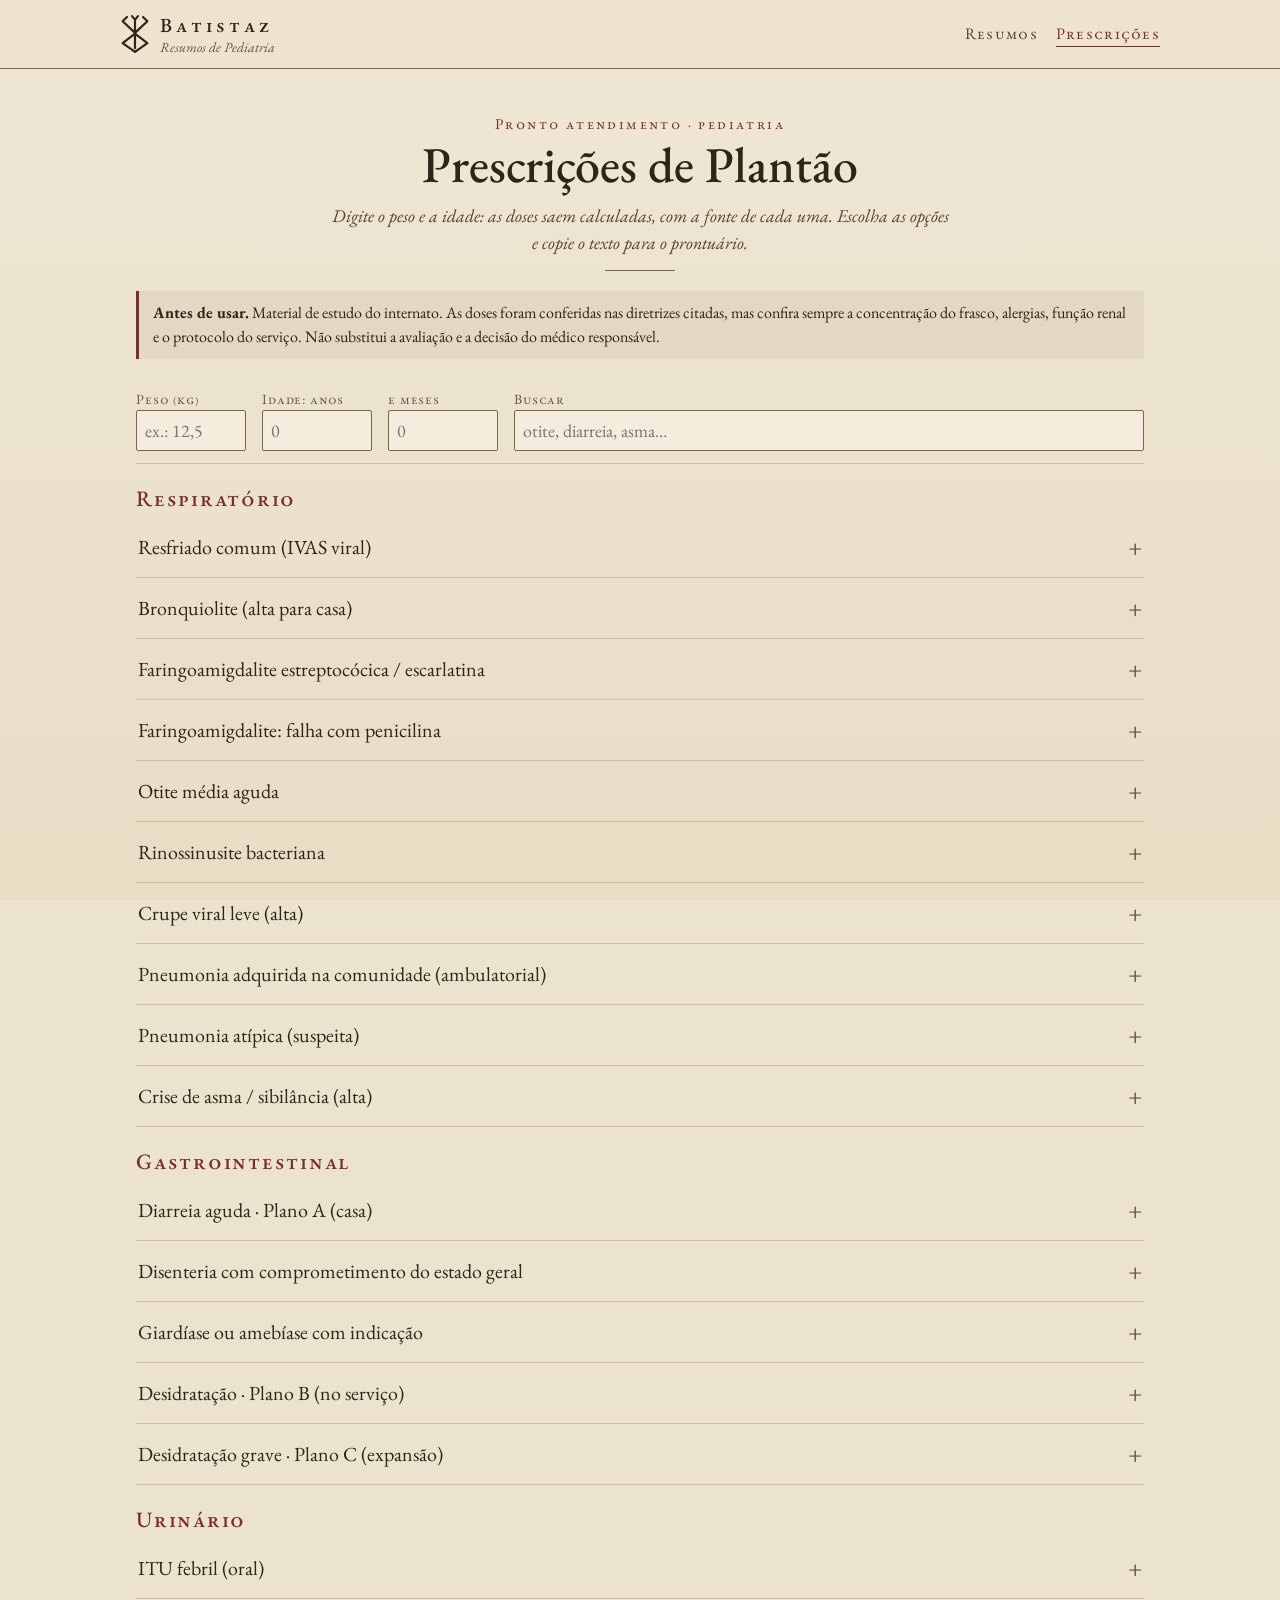
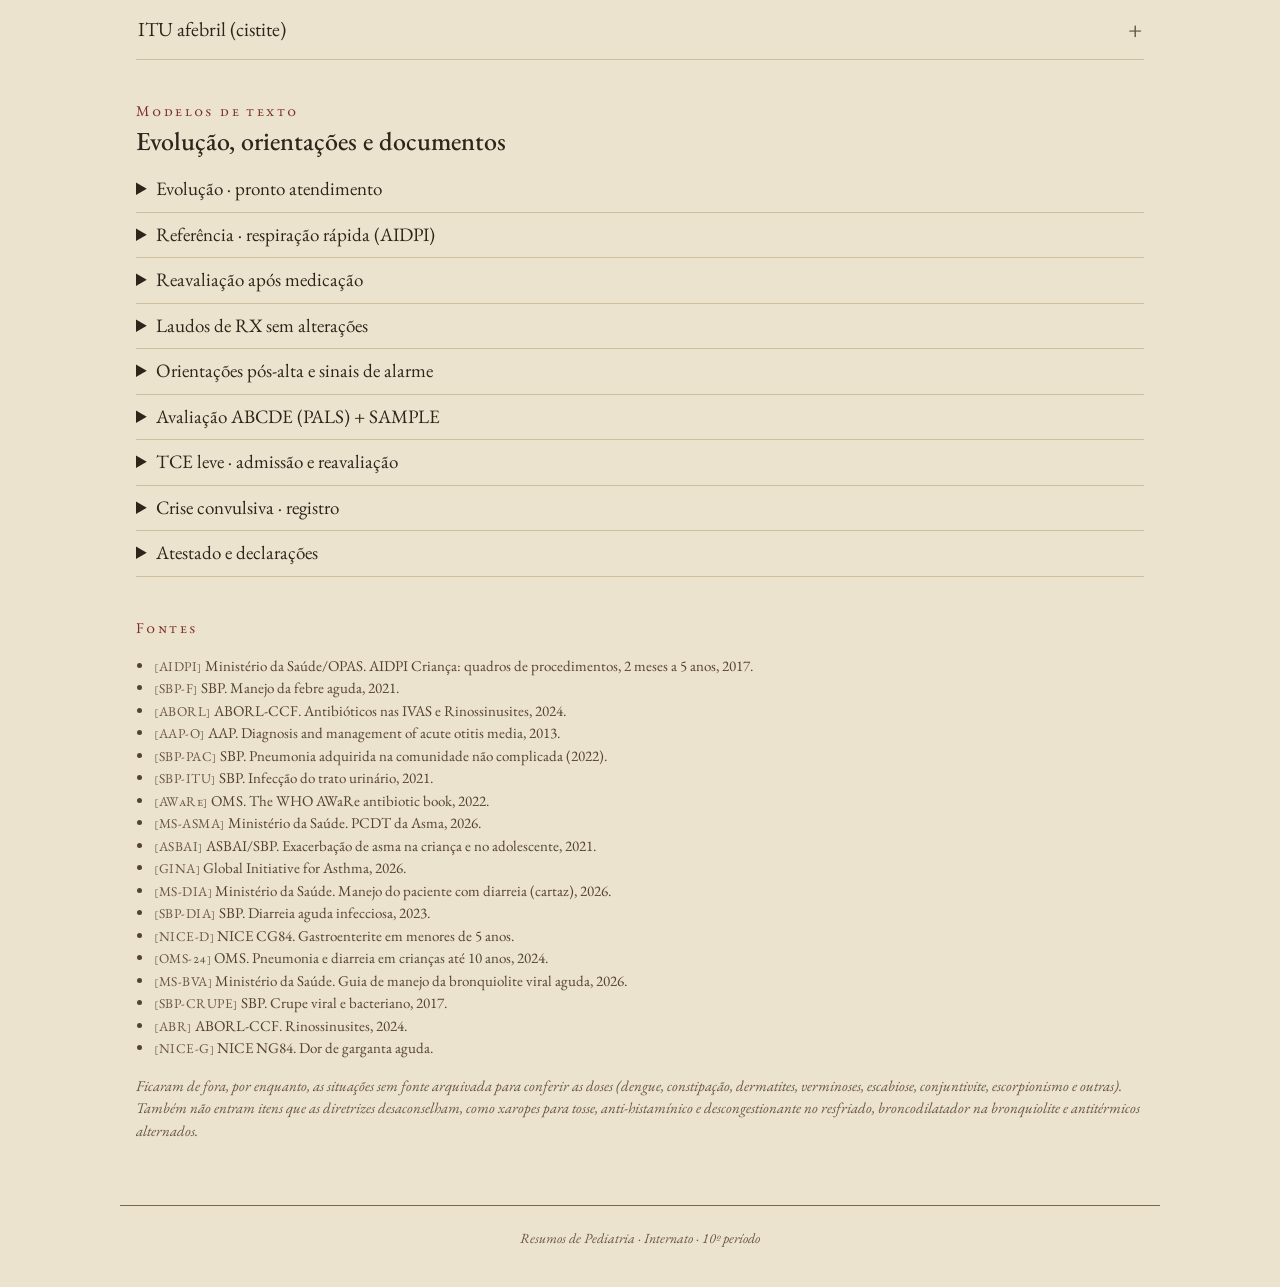
==== prescricoes.html @ bf35d8d9 "Prescrições de plantão: calculadora por peso com doses conferidas nas fontes Página prescricoes.html" ====
<!doctype html>
<html lang="pt-BR">
<head>
<meta charset="utf-8">
<meta name="viewport" content="width=device-width, initial-scale=1">
<meta name="color-scheme" content="only light">
<meta name="darkreader-lock">
<title>Prescrições de Plantão · Batistaz</title>
<meta name="description" content="Modelos de prescrição de pronto atendimento pediátrico com doses calculadas pelo peso e conferidas nas diretrizes.">
<link rel="icon" href="data:image/svg+xml,%3Csvg xmlns='http://www.w3.org/2000/svg' viewBox='-20 -47 40 55'%3E%3Cpath d='M0 0V-39M0 -39L-4 -44M0 -39L4 -44M0 -21L-17 -37L-11 -43M0 -21L17 -37L11 -43M0 -20L-17 -7L0 5L17 -7Z' fill='none' stroke='%233A2E22' stroke-width='3.4' stroke-linecap='round' stroke-linejoin='round'/%3E%3C/svg%3E">
<link rel="preconnect" href="https://fonts.googleapis.com">
<link href="https://fonts.googleapis.com/css2?family=EB+Garamond:ital,wght@0,400;0,500;0,600;1,400;1,500&display=swap" rel="stylesheet">
<link rel="stylesheet" href="assets/estilo.css?v=20261020p">
</head>
<body>
<header class="topo">
  <a class="marca" href="./">
    <svg viewBox="-20 -47 40 55" aria-hidden="true" fill="none" stroke="currentColor" stroke-width="3" stroke-linecap="round" stroke-linejoin="round"><path d="M0 0V-39M0 -39L-4 -44M0 -39L4 -44M0 -21L-17 -37L-11 -43M0 -21L17 -37L11 -43M0 -20L-17 -7L0 5L17 -7Z"/></svg>
    <span><b>Batistaz</b><small>Resumos de Pediatria</small></span>
  </a>
  <nav class="nav-topo"><a href="./">Resumos</a><a href="prescricoes.html" aria-current="page">Prescrições</a></nav>
</header>

<main>
  <section class="abertura">
    <span class="rotulo">Pronto atendimento · pediatria</span>
    <h1>Prescrições de Plantão</h1>
    <p>Digite o peso e a idade: as doses saem calculadas, com a fonte de cada uma. Escolha as opções e copie o texto para o prontuário.</p>
    <div class="filete"></div>
  </section>

  <div class="aviso-presc">
    <b>Antes de usar.</b> Material de estudo do internato. As doses foram conferidas nas diretrizes citadas, mas confira sempre a
    concentração do frasco, alergias, função renal e o protocolo do serviço. Não substitui a avaliação e a decisão do médico responsável.
  </div>

  <section class="dados-crianca">
    <label>Peso (kg)<input id="peso" type="number" inputmode="decimal" min="1" max="120" step="0.1" placeholder="ex.: 12,5"></label>
    <label>Idade: anos<input id="anos" type="number" inputmode="numeric" min="0" max="18" step="1" placeholder="0"></label>
    <label>e meses<input id="meses" type="number" inputmode="numeric" min="0" max="11" step="1" placeholder="0"></label>
    <label class="busca">Buscar<input id="busca" type="search" placeholder="otite, diarreia, asma…"></label>
  </section>

  <div id="lista"><noscript><p class="carregando">Ative o JavaScript para usar a calculadora.</p></noscript></div>

  <section class="secao-presc">
    <span class="rotulo">Modelos de texto</span>
    <h2>Evolução, orientações e documentos</h2>
    <div id="modelos"></div>
  </section>

  <section class="secao-presc">
    <span class="rotulo">Fontes</span>
    <ul class="fontes-presc" id="fontes"></ul>
    <p class="obs-presc">Ficaram de fora, por enquanto, as situações sem fonte arquivada para conferir as doses (dengue, constipação, dermatites,
      verminoses, escabiose, conjuntivite, escorpionismo e outras). Também não entram itens que as diretrizes desaconselham, como xaropes para tosse,
      anti-histamínico e descongestionante no resfriado, broncodilatador na bronquiolite e antitérmicos alternados.</p>
  </section>
</main>

<footer class="rodape">
  <p>Resumos de Pediatria · Internato · 10º período</p>
</footer>
<script src="assets/prescricoes-dados.js?v=20261020p"></script>
<script src="assets/prescricoes.js?v=20261020p"></script>
</body>
</html>
---- assets/estilo.css ----
/* Resumos de Pediatria · Batistaz — mesmo "livro antigo" dos PDFs e do TOCE Lab */
:root {
  color-scheme: only light;  /* o site é só claro: impede o modo escuro forçado do Chrome de clarear o texto sobre o papel */
  --papel: #ece3cf; --tinta: #2f2419; --tinta-2: #55432f; --fraco: #6a5741;
  --filete: #7a6549; --linha: #cfbf9e; --vinho: #7a2e25; --tom: rgba(120,88,45,.08);
  --cartao: #f4eddd; --topo: rgba(236,227,207,.95);
}
* { box-sizing: border-box; }
body {
  margin: 0; color: var(--tinta); font-family: "EB Garamond", Garamond, Georgia, serif; font-size: 18px; line-height: 1.5;
  background: linear-gradient(180deg, #efe7d5 0%, #e8ddc5 100%) fixed, var(--papel);
}
a { color: var(--vinho); }
h1, h2, h3 { font-weight: 500; line-height: 1.15; margin: 0; }
.rotulo { font-variant: small-caps; letter-spacing: .16em; color: var(--vinho); font-size: 15px; }

.topo { position: sticky; top: 0; z-index: 10; display: flex; align-items: center; gap: 16px;
  padding: 10px max(16px, calc((100% - 1040px) / 2)); background: var(--topo); backdrop-filter: blur(8px); border-bottom: 1px solid var(--filete); }
.marca { display: flex; align-items: center; gap: 10px; color: var(--tinta); text-decoration: none; }
.marca svg { width: 30px; height: 40px; color: var(--tinta); }
.marca b { display: block; font-variant: small-caps; letter-spacing: .2em; font-size: 20px; font-weight: 500; }
.marca small { display: block; font-style: italic; color: var(--fraco); font-size: 14px; margin-top: -3px; }

main { max-width: 1040px; margin: 0 auto; padding: 28px 16px 48px; }
.carregando { text-align: center; color: var(--fraco); font-style: italic; }

.abertura { text-align: center; margin: 12px 0 20px; }
.abertura h1 { font-size: clamp(34px, 6vw, 50px); }
.abertura p { margin: 8px auto 0; max-width: 620px; font-style: italic; color: var(--tinta-2); }
.filete { width: 70px; margin: 14px auto 0; border-top: 1px solid var(--filete); }
.contagem-temas { text-align: center; color: var(--fraco); font-style: italic; font-size: 16px; margin: 0 0 8px; }

.botao { display: inline-flex; align-items: center; padding: 8px 16px; border: 1px solid var(--tinta-2); background: var(--tinta);
  color: var(--papel); font: inherit; font-size: 16px; text-decoration: none; border-radius: 2px; }
.botao.claro { background: transparent; color: var(--tinta); }
.botao:hover { background: var(--vinho); border-color: var(--vinho); color: var(--papel); }
.acoes { display: flex; flex-wrap: wrap; gap: 10px; align-items: center; }

.resumo-card { display: grid; grid-template-columns: 170px 1fr; gap: 28px; align-items: center; padding: 24px 0; border-bottom: 1px solid var(--linha); }
.resumo-card img { width: 100%; border: 1px solid var(--linha); box-shadow: 0 10px 22px rgba(58, 46, 34, .18); display: block; }
.resumo-card h2 { font-size: 30px; }
.resumo-card .sub { font-style: italic; color: var(--tinta-2); margin: 4px 0 14px; }
.resumo-card small { display: block; margin-top: 10px; color: var(--fraco); font-size: 14px; }
.resumo-card small + small { margin-top: 2px; }

.proximos { margin-top: 34px; }
.sessoes { list-style: none; margin: 6px 0 0; padding: 0; }
.sessao { display: grid; grid-template-columns: 1fr auto; gap: 16px; align-items: center; padding: 13px 0; border-bottom: 1px solid var(--linha); }
.sessao h3 { font-size: 21px; }
.sessao p { margin: 2px 0 0; font-size: 15px; color: var(--fraco); font-style: italic; }
.selo { font-variant: small-caps; letter-spacing: .1em; font-size: 14px; color: var(--fraco); white-space: nowrap; }

.rodape { max-width: 1040px; margin: 0 auto; padding: 18px 16px 34px; border-top: 1px solid var(--filete); text-align: center; color: var(--fraco); font-size: 14px; font-style: italic; }
.rodape p { margin: 4px 0; }

@media (max-width: 720px) {
  body { font-size: 17px; }
  .resumo-card { grid-template-columns: 1fr; gap: 16px; justify-items: start; }
  .resumo-card > a { width: 150px; }
  .resumo-card h2 { font-size: 25px; }
  .acoes .botao { width: 100%; justify-content: center; }
  .sessao { grid-template-columns: 1fr; gap: 4px; }
}

/* ===== Navegação e prescrições de plantão ===== */
.nav-topo { margin-left: auto; display: flex; gap: 18px; font-size: 16px; }
.nav-topo a { color: var(--tinta-2); text-decoration: none; font-variant: small-caps; letter-spacing: .08em; }
.nav-topo a[aria-current="page"], .nav-topo a:hover { color: var(--vinho); border-bottom: 1px solid var(--vinho); }
.chamada-presc { display: flex; flex-wrap: wrap; gap: 12px 20px; align-items: center; justify-content: center; margin: 0 0 22px;
  padding: 14px 18px; border: 1px solid var(--linha); background: var(--tom); }
.chamada-presc p { margin: 0; font-style: italic; color: var(--tinta-2); }

.aviso-presc { border-left: 3px solid var(--vinho); background: var(--tom); padding: 10px 14px; font-size: 16px; margin: 0 0 18px; }
.dados-crianca { position: sticky; top: 61px; z-index: 5; display: flex; flex-wrap: wrap; gap: 10px 16px; align-items: flex-end;
  padding: 12px 0; background: var(--topo); backdrop-filter: blur(8px); border-bottom: 1px solid var(--linha); margin-bottom: 8px; }
.dados-crianca label { display: flex; flex-direction: column; font-size: 14px; color: var(--fraco); font-variant: small-caps; letter-spacing: .06em; }
.dados-crianca input { font: inherit; font-size: 18px; width: 110px; padding: 6px 8px; border: 1px solid var(--filete); background: var(--cartao);
  color: var(--tinta); border-radius: 2px; font-variant: normal; letter-spacing: 0; }
.dados-crianca .busca { flex: 1; min-width: 180px; }
.dados-crianca .busca input { width: 100%; }

.grupo { font-size: 22px; margin: 22px 0 6px; color: var(--vinho); font-variant: small-caps; letter-spacing: .08em; }
.presc { border-bottom: 1px solid var(--linha); }
.presc-titulo { width: 100%; display: flex; justify-content: space-between; align-items: center; gap: 12px; padding: 12px 2px;
  background: none; border: 0; font: inherit; font-size: 20px; color: var(--tinta); text-align: left; cursor: pointer; }
.presc-titulo:hover { color: var(--vinho); }
.presc-titulo .seta { font-size: 24px; color: var(--fraco); }
.presc-corpo { padding: 0 2px 18px; }
.notas { margin: 0 0 12px; padding-left: 20px; font-size: 16px; color: var(--tinta-2); }
.notas li { margin: 3px 0; }
.f { font-variant: small-caps; color: var(--fraco); font-size: .9em; letter-spacing: .04em; }

.bloco { border: 1px solid var(--linha); background: var(--cartao); margin: 0 0 12px; padding: 6px 12px 10px; }
.bloco legend { padding: 0 6px; font-variant: small-caps; letter-spacing: .06em; color: var(--tinta-2); font-size: 15px; }
.presc-item { display: grid; grid-template-columns: 22px 1fr; gap: 8px; padding: 8px 0; border-top: 1px dotted var(--linha); cursor: pointer; }
.presc-item:first-of-type { border-top: 0; }
.presc-item input { margin-top: 6px; accent-color: var(--vinho); }
.presc-item .corpo { display: flex; flex-direction: column; gap: 2px; }
.presc-item small { font-size: 14px; color: var(--fraco); }
.presc-item .calc { font-family: ui-monospace, Consolas, monospace; font-size: 14.5px; color: var(--tinta); background: rgba(255,255,255,.45); padding: 3px 6px; }
.presc-item .calc.vazio { font-family: inherit; font-style: italic; color: var(--fraco); background: none; padding: 0; }
.presc-item .aviso { color: var(--vinho); }
.presc-item .nota { line-height: 1.35; }
.presc-item.bloqueado { opacity: .6; cursor: default; }
.presc-item .ap { display: flex; flex-wrap: wrap; gap: 6px; margin: 2px 0; }
.presc-item select, .presc-item .ap input { font: inherit; font-size: 15px; padding: 2px 6px; border: 1px solid var(--filete); background: var(--papel); color: var(--tinta); }
.presc-item .ap input { width: 100px; }

.saida { margin-top: 6px; }
.saida pre, .modelo pre { white-space: pre-wrap; font-family: ui-monospace, Consolas, monospace; font-size: 14px; background: #fbf7ee;
  border: 1px solid var(--linha); padding: 10px 12px; margin: 0 0 10px; overflow-x: auto; }
.secao-presc { margin-top: 36px; }
.secao-presc h2 { font-size: 26px; margin: 4px 0 10px; }
.modelo { border-bottom: 1px solid var(--linha); padding: 8px 0; }
.modelo summary { cursor: pointer; font-size: 19px; }
.modelo pre { margin-top: 8px; }
.fontes-presc { font-size: 15px; color: var(--tinta-2); padding-left: 18px; }
.obs-presc { font-size: 15px; font-style: italic; color: var(--fraco); }
.vazio { font-style: italic; color: var(--fraco); }

@media (max-width: 720px) {
  .nav-topo { gap: 12px; font-size: 15px; }
  .dados-crianca { top: 61px; }
  .dados-crianca input { width: 90px; }
  .presc-titulo { font-size: 18px; }
}
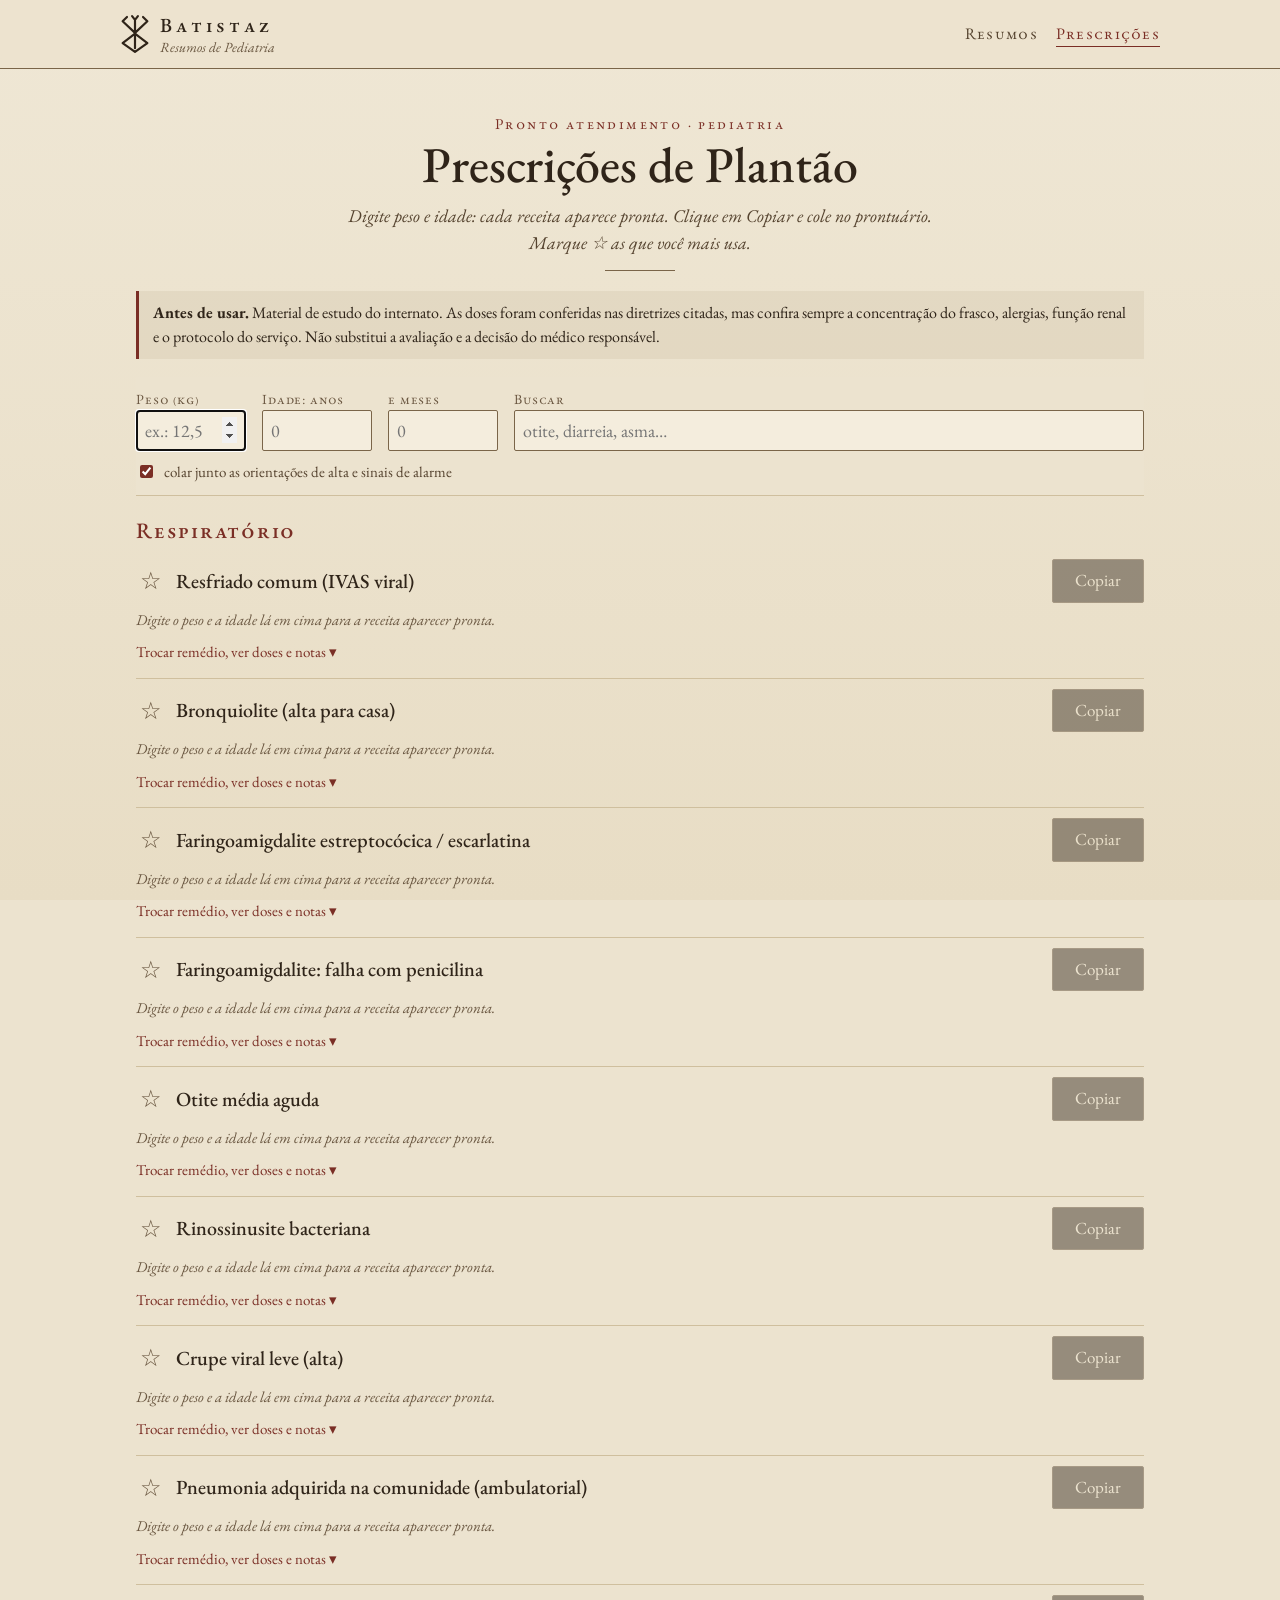
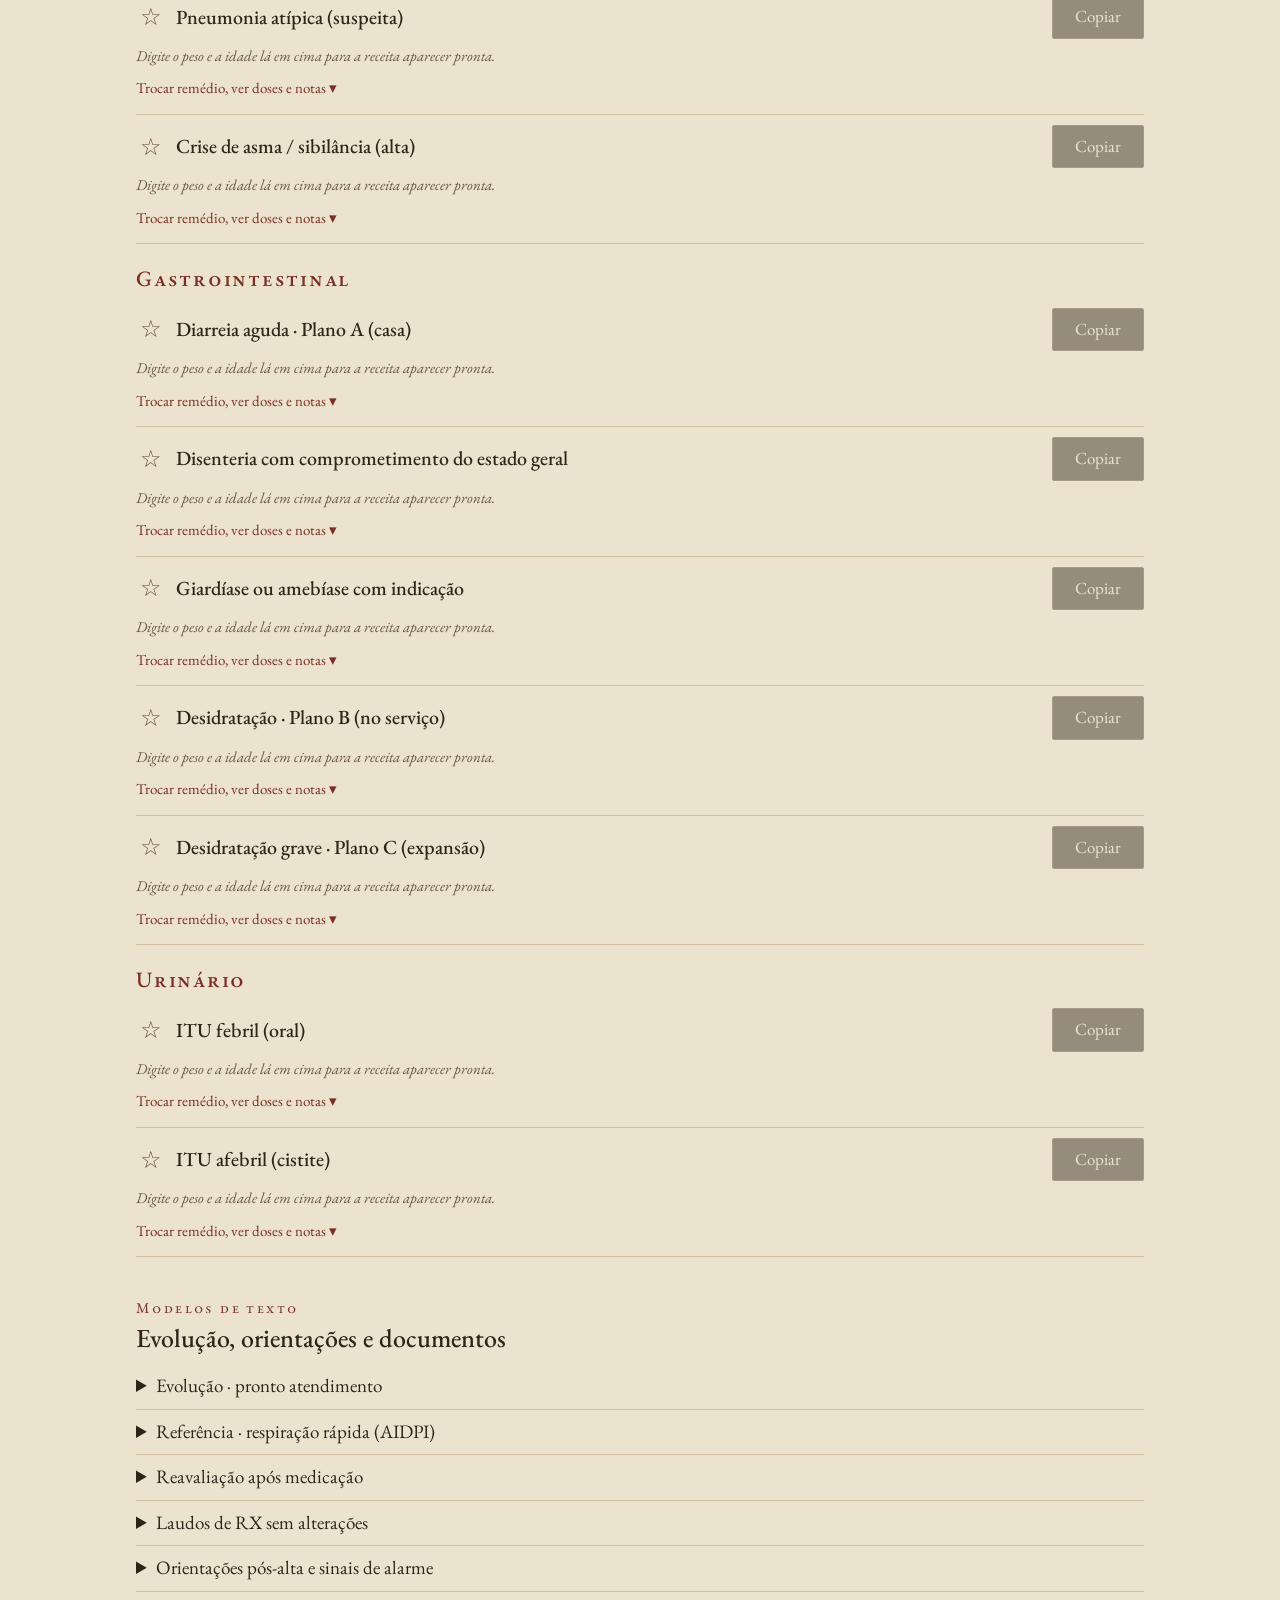
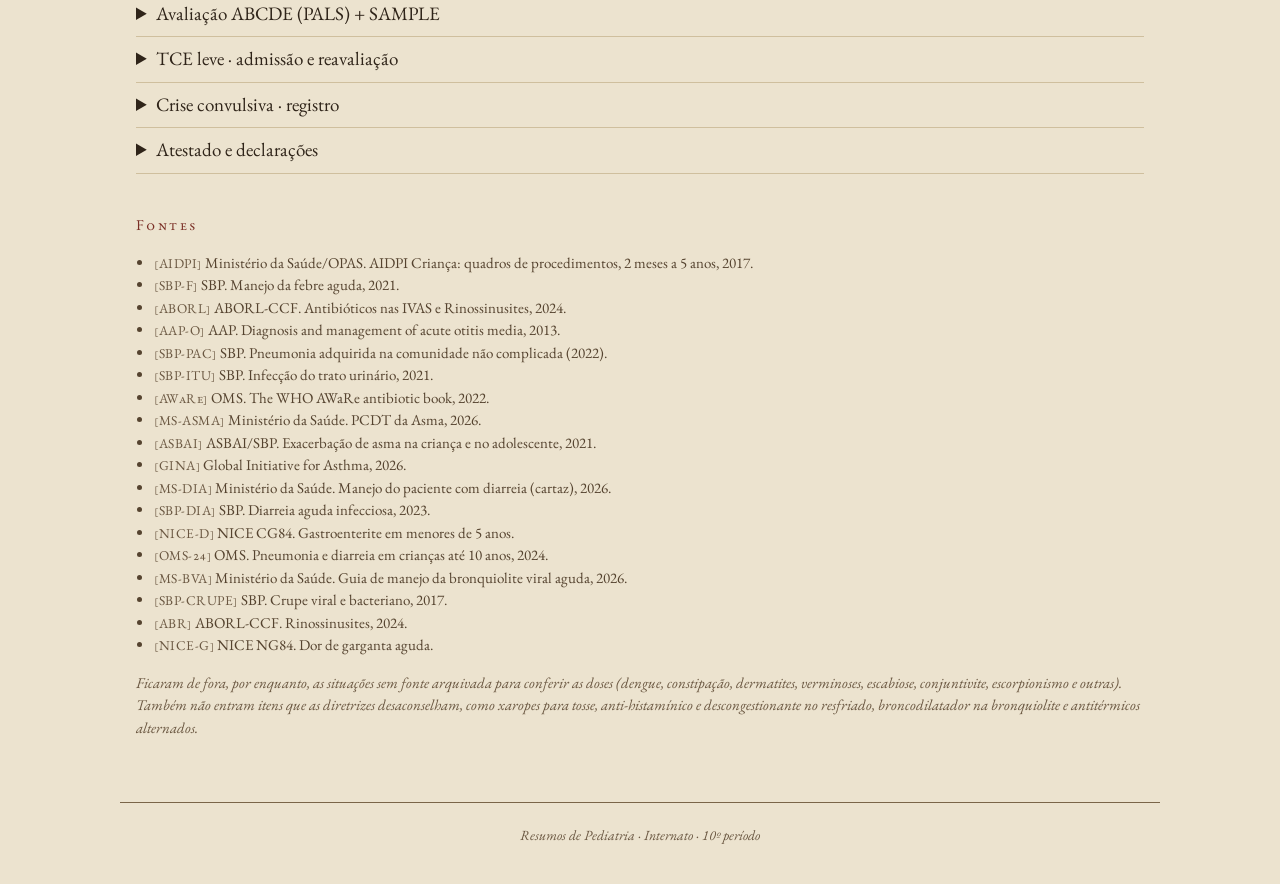
==== commit bad5edbf: "Prescrições: receita pronta à vista com Copiar, favoritas e orientações de alta Cada situação já mos" ====
--- a/prescricoes.html
+++ b/prescricoes.html
@@ -10,7 +10,7 @@
 <link rel="icon" href="data:image/svg+xml,%3Csvg xmlns='http://www.w3.org/2000/svg' viewBox='-20 -47 40 55'%3E%3Cpath d='M0 0V-39M0 -39L-4 -44M0 -39L4 -44M0 -21L-17 -37L-11 -43M0 -21L17 -37L11 -43M0 -20L-17 -7L0 5L17 -7Z' fill='none' stroke='%233A2E22' stroke-width='3.4' stroke-linecap='round' stroke-linejoin='round'/%3E%3C/svg%3E">
 <link rel="preconnect" href="https://fonts.googleapis.com">
 <link href="https://fonts.googleapis.com/css2?family=EB+Garamond:ital,wght@0,400;0,500;0,600;1,400;1,500&display=swap" rel="stylesheet">
-<link rel="stylesheet" href="assets/estilo.css?v=20261020p">
+<link rel="stylesheet" href="assets/estilo.css?v=20261020q">
 </head>
 <body>
 <header class="topo">
@@ -25,7 +25,7 @@
   <section class="abertura">
     <span class="rotulo">Pronto atendimento · pediatria</span>
     <h1>Prescrições de Plantão</h1>
-    <p>Digite o peso e a idade: as doses saem calculadas, com a fonte de cada uma. Escolha as opções e copie o texto para o prontuário.</p>
+    <p>Digite peso e idade: cada receita aparece pronta. Clique em Copiar e cole no prontuário. Marque ☆ as que você mais usa.</p>
     <div class="filete"></div>
   </section>
 
@@ -39,6 +39,7 @@
     <label>Idade: anos<input id="anos" type="number" inputmode="numeric" min="0" max="18" step="1" placeholder="0"></label>
     <label>e meses<input id="meses" type="number" inputmode="numeric" min="0" max="11" step="1" placeholder="0"></label>
     <label class="busca">Buscar<input id="busca" type="search" placeholder="otite, diarreia, asma…"></label>
+    <label class="check-orient"><input id="orient" type="checkbox" checked> colar junto as orientações de alta e sinais de alarme</label>
   </section>
 
   <div id="lista"><noscript><p class="carregando">Ative o JavaScript para usar a calculadora.</p></noscript></div>
@@ -61,7 +62,7 @@
 <footer class="rodape">
   <p>Resumos de Pediatria · Internato · 10º período</p>
 </footer>
-<script src="assets/prescricoes-dados.js?v=20261020p"></script>
-<script src="assets/prescricoes.js?v=20261020p"></script>
+<script src="assets/prescricoes-dados.js?v=20261020q"></script>
+<script src="assets/prescricoes.js?v=20261020q"></script>
 </body>
 </html>
--- a/assets/estilo.css
+++ b/assets/estilo.css
@@ -124,3 +124,25 @@
   .dados-crianca input { width: 90px; }
   .presc-titulo { font-size: 18px; }
 }
+
+/* Receita pronta: cabeçalho com favorita e Copiar sempre à vista */
+.presc { padding: 10px 0 12px; }
+.presc-cab { display: flex; align-items: center; gap: 10px; }
+.presc-cab h3 { flex: 1; font-size: 20px; }
+.estrela { background: none; border: 0; font-size: 24px; line-height: 1; color: var(--fraco); cursor: pointer; padding: 2px 4px; }
+.estrela.on { color: var(--vinho); }
+.botao.copiar { padding: 8px 22px; font-size: 17px; cursor: pointer; }
+.botao.copiar:disabled { opacity: .45; cursor: default; background: var(--tinta); border-color: var(--tinta-2); }
+.pronta { white-space: pre-wrap; font-family: ui-monospace, Consolas, monospace; font-size: 13.5px; line-height: 1.45; background: #fbf7ee;
+  border: 1px solid var(--linha); padding: 8px 12px; margin: 8px 0 4px; }
+.falta { font-style: italic; color: var(--fraco); font-size: 15px; margin: 6px 0; }
+.ajustar { background: none; border: 0; padding: 2px 0; font: inherit; font-size: 15px; color: var(--vinho); cursor: pointer; }
+.presc-corpo { padding-top: 8px; }
+.dados-crianca .check-orient { flex-direction: row; align-items: center; gap: 8px; font-variant: normal; letter-spacing: 0;
+  font-size: 15px; color: var(--tinta-2); width: 100%; }
+.dados-crianca .check-orient input { width: auto; accent-color: var(--vinho); }
+@media (max-width: 720px) {
+  .presc-cab h3 { font-size: 18px; }
+  .botao.copiar { padding: 10px 16px; }
+  .pronta { font-size: 12.5px; }
+}
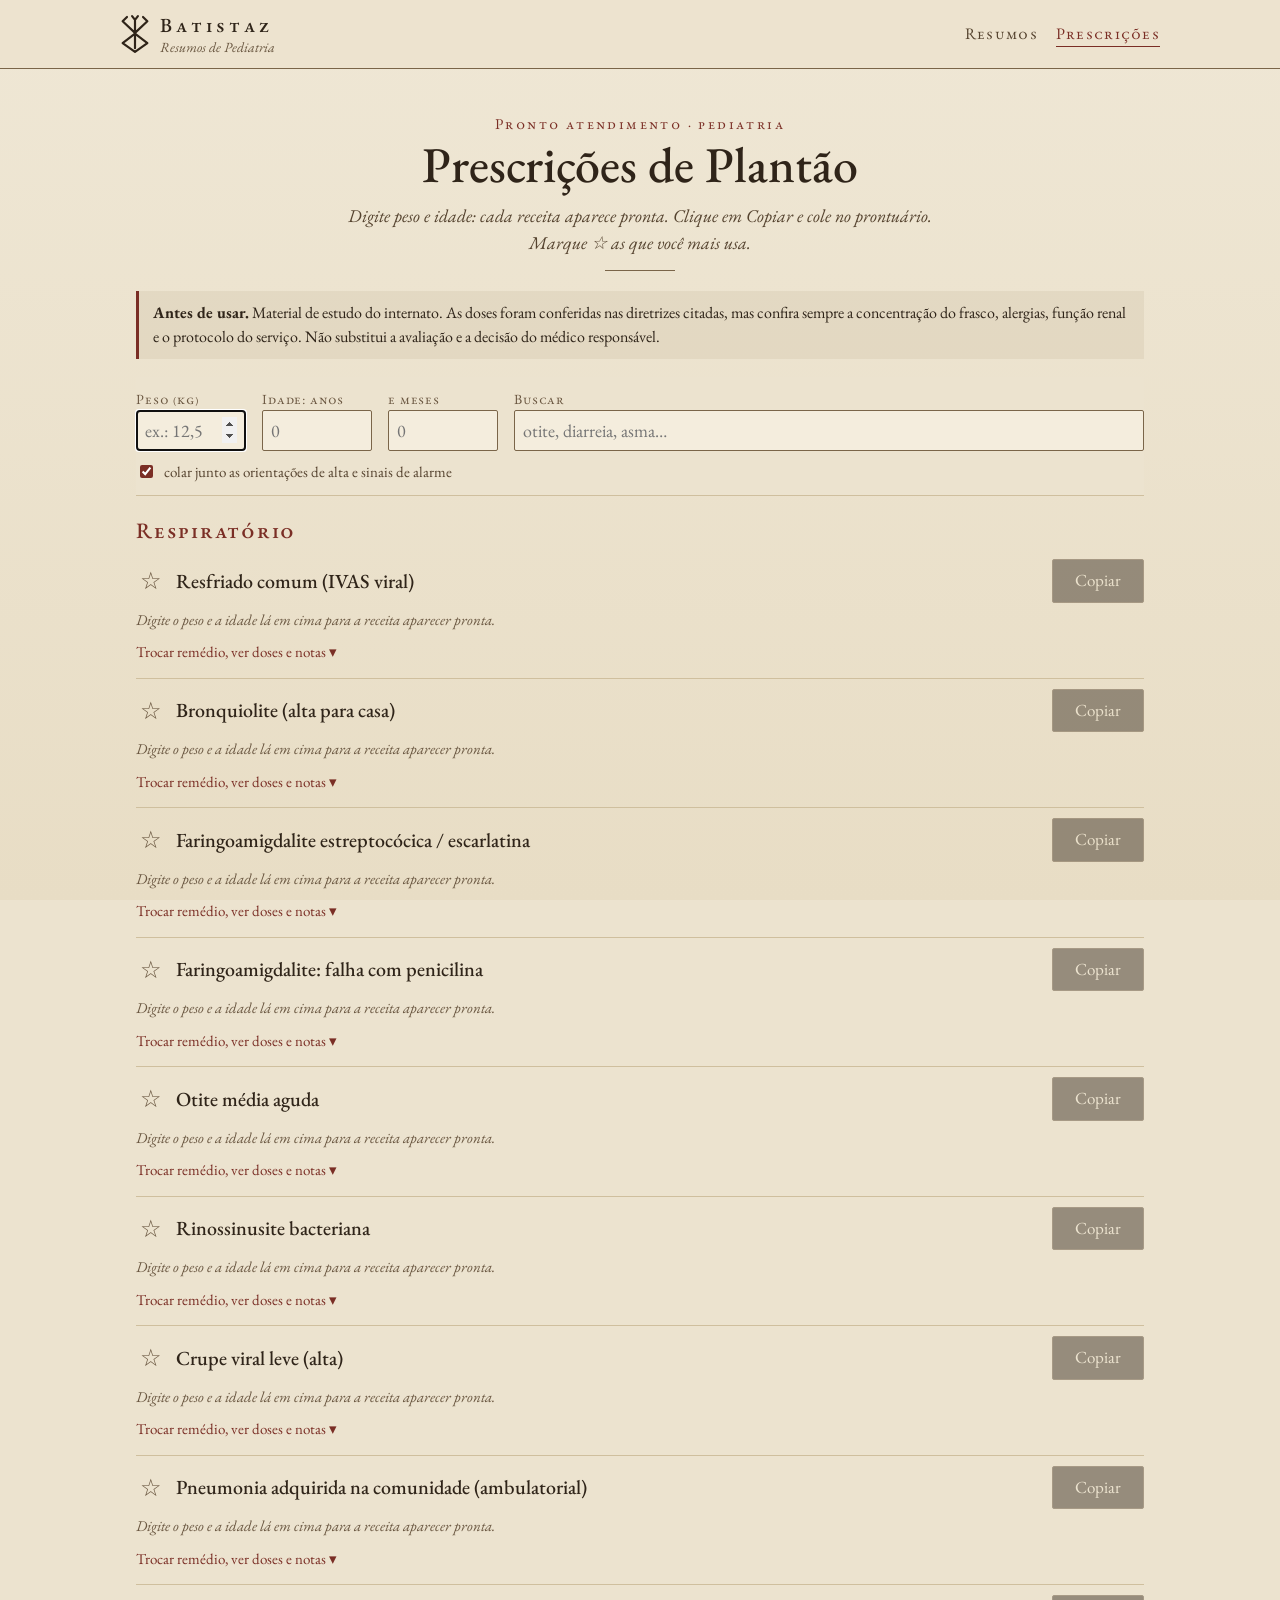
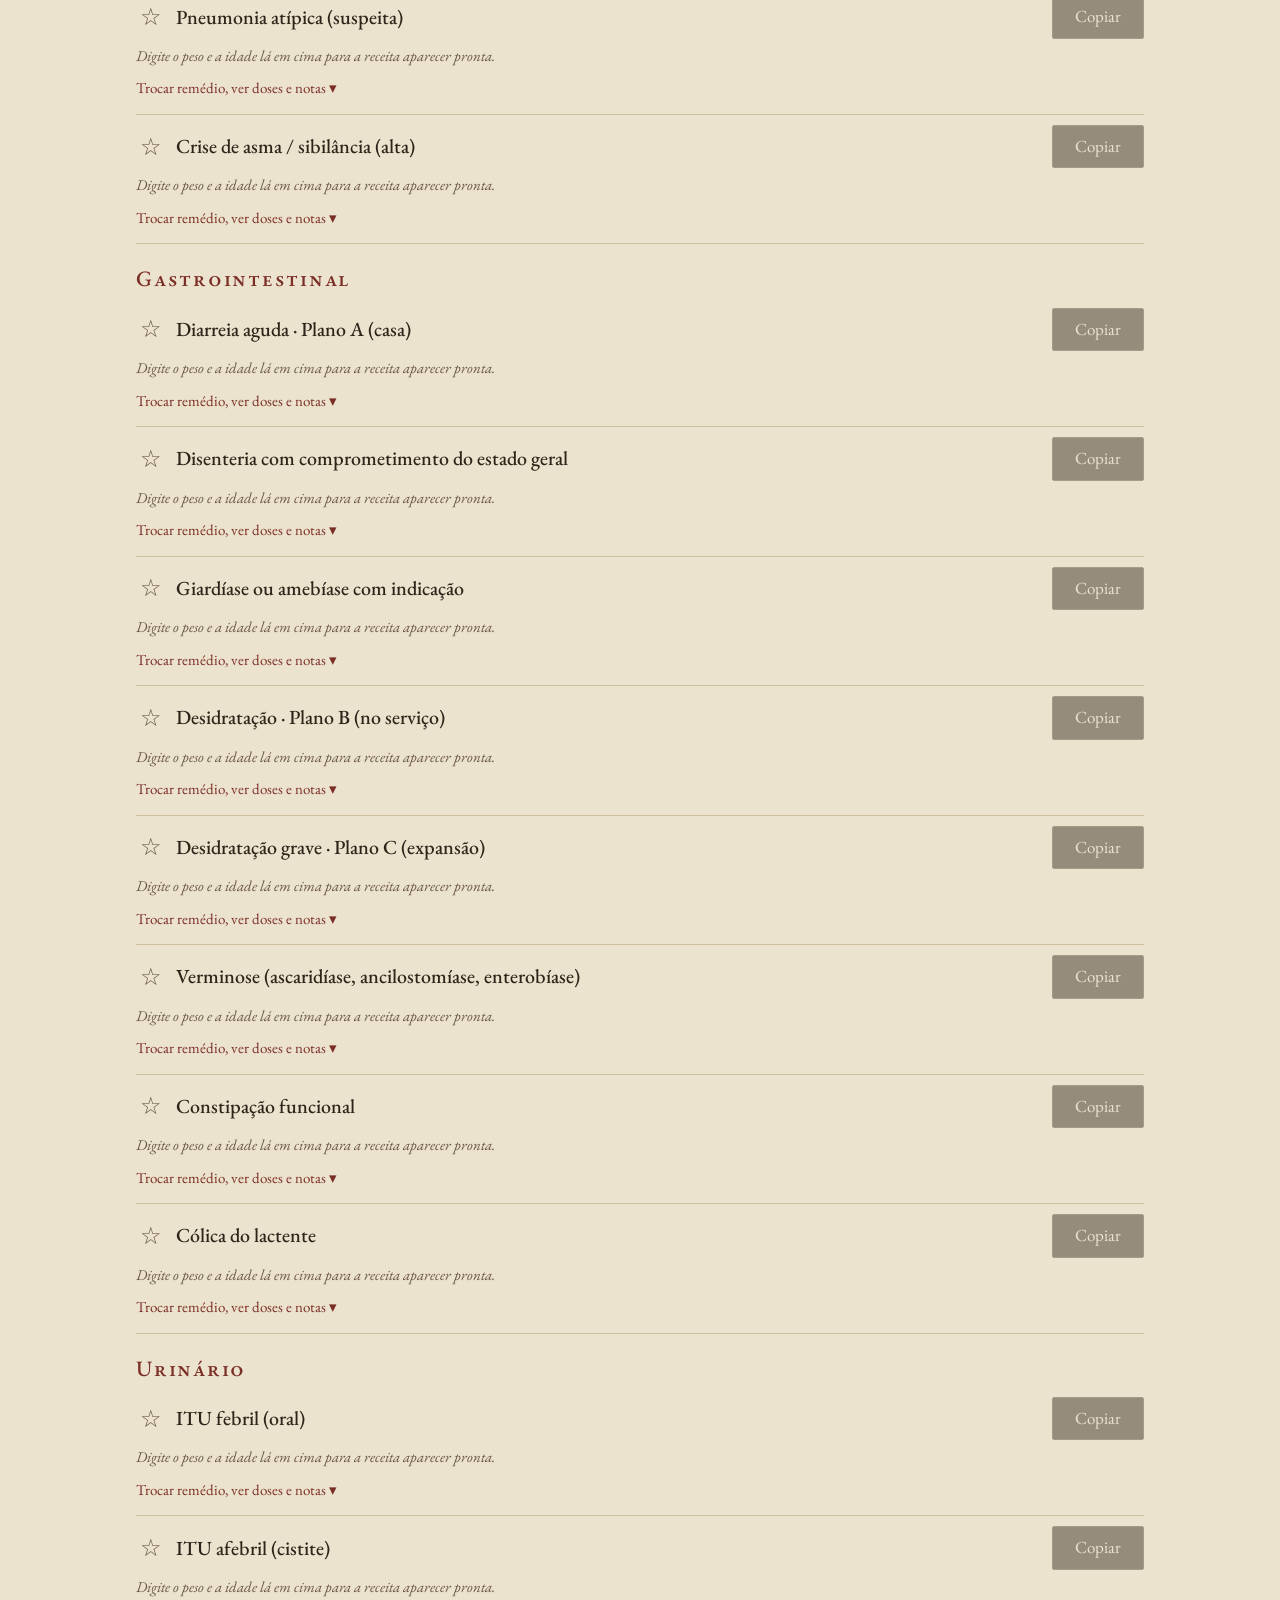
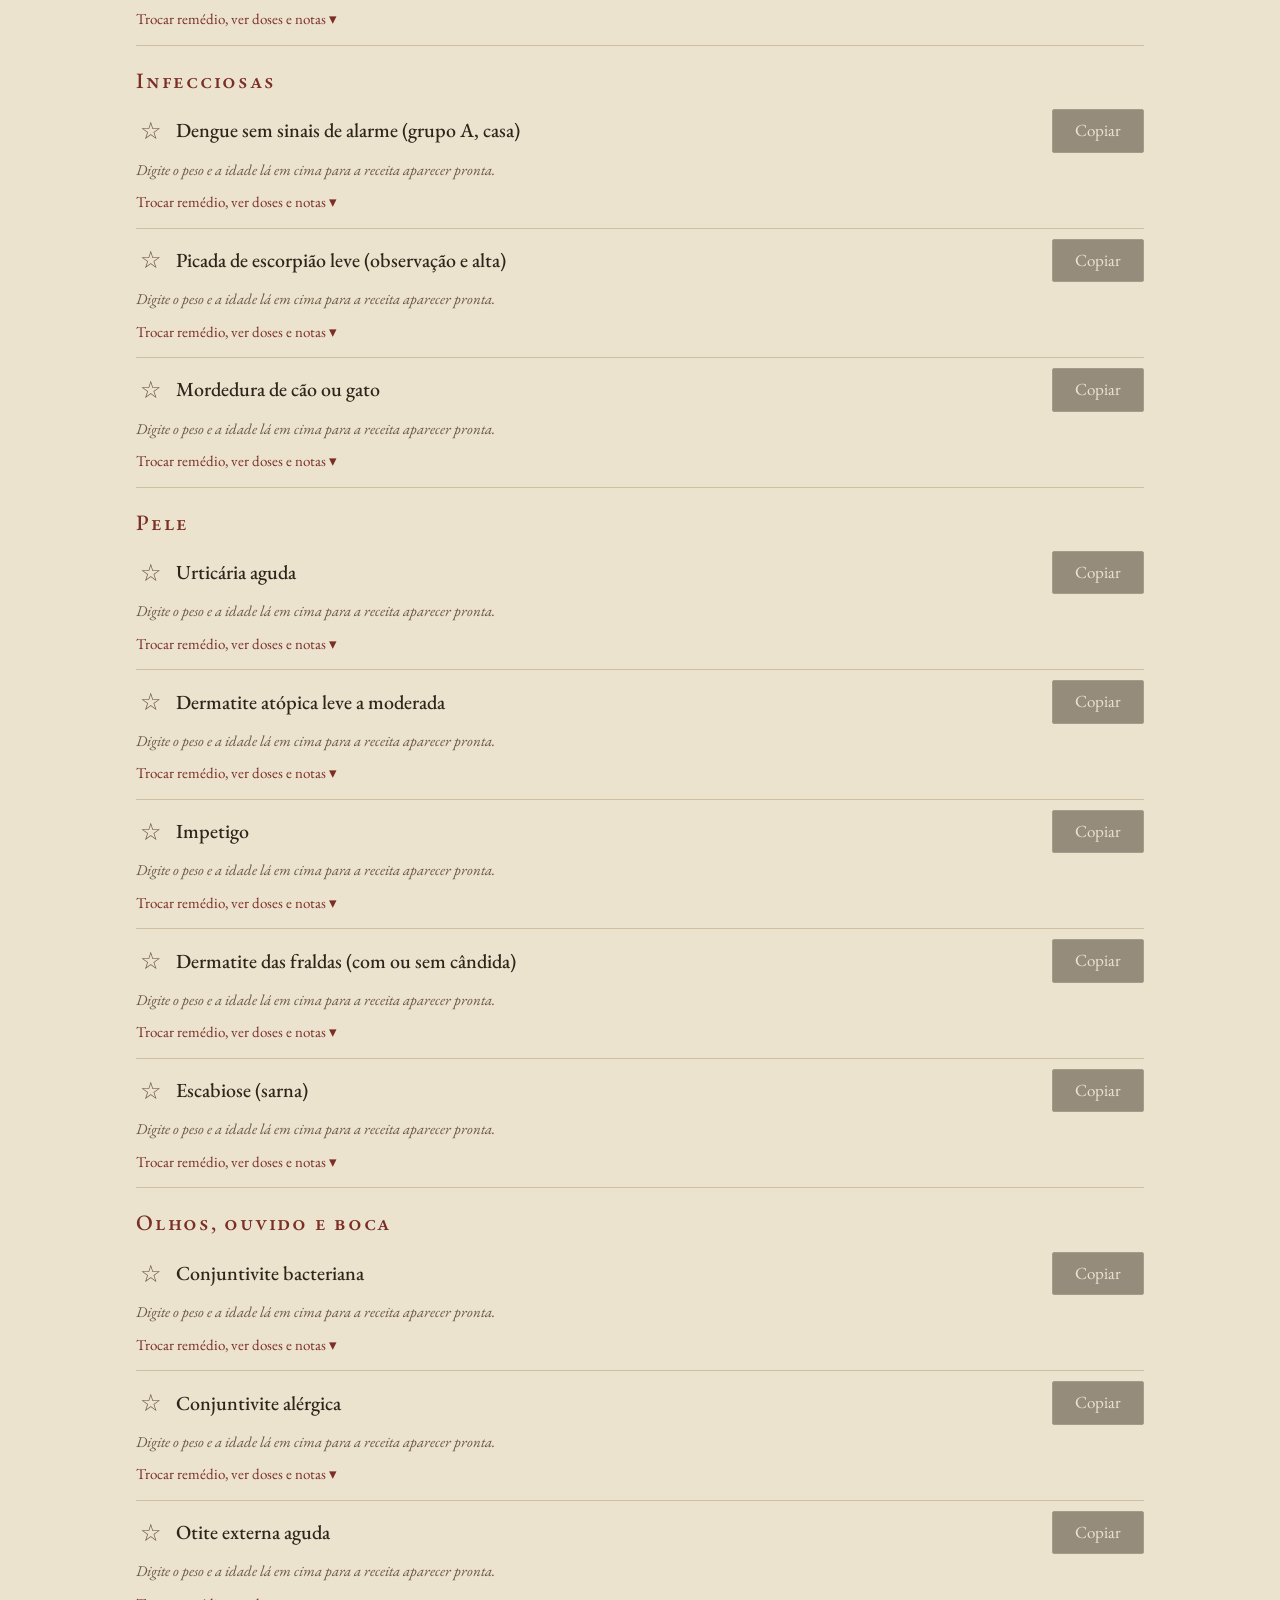
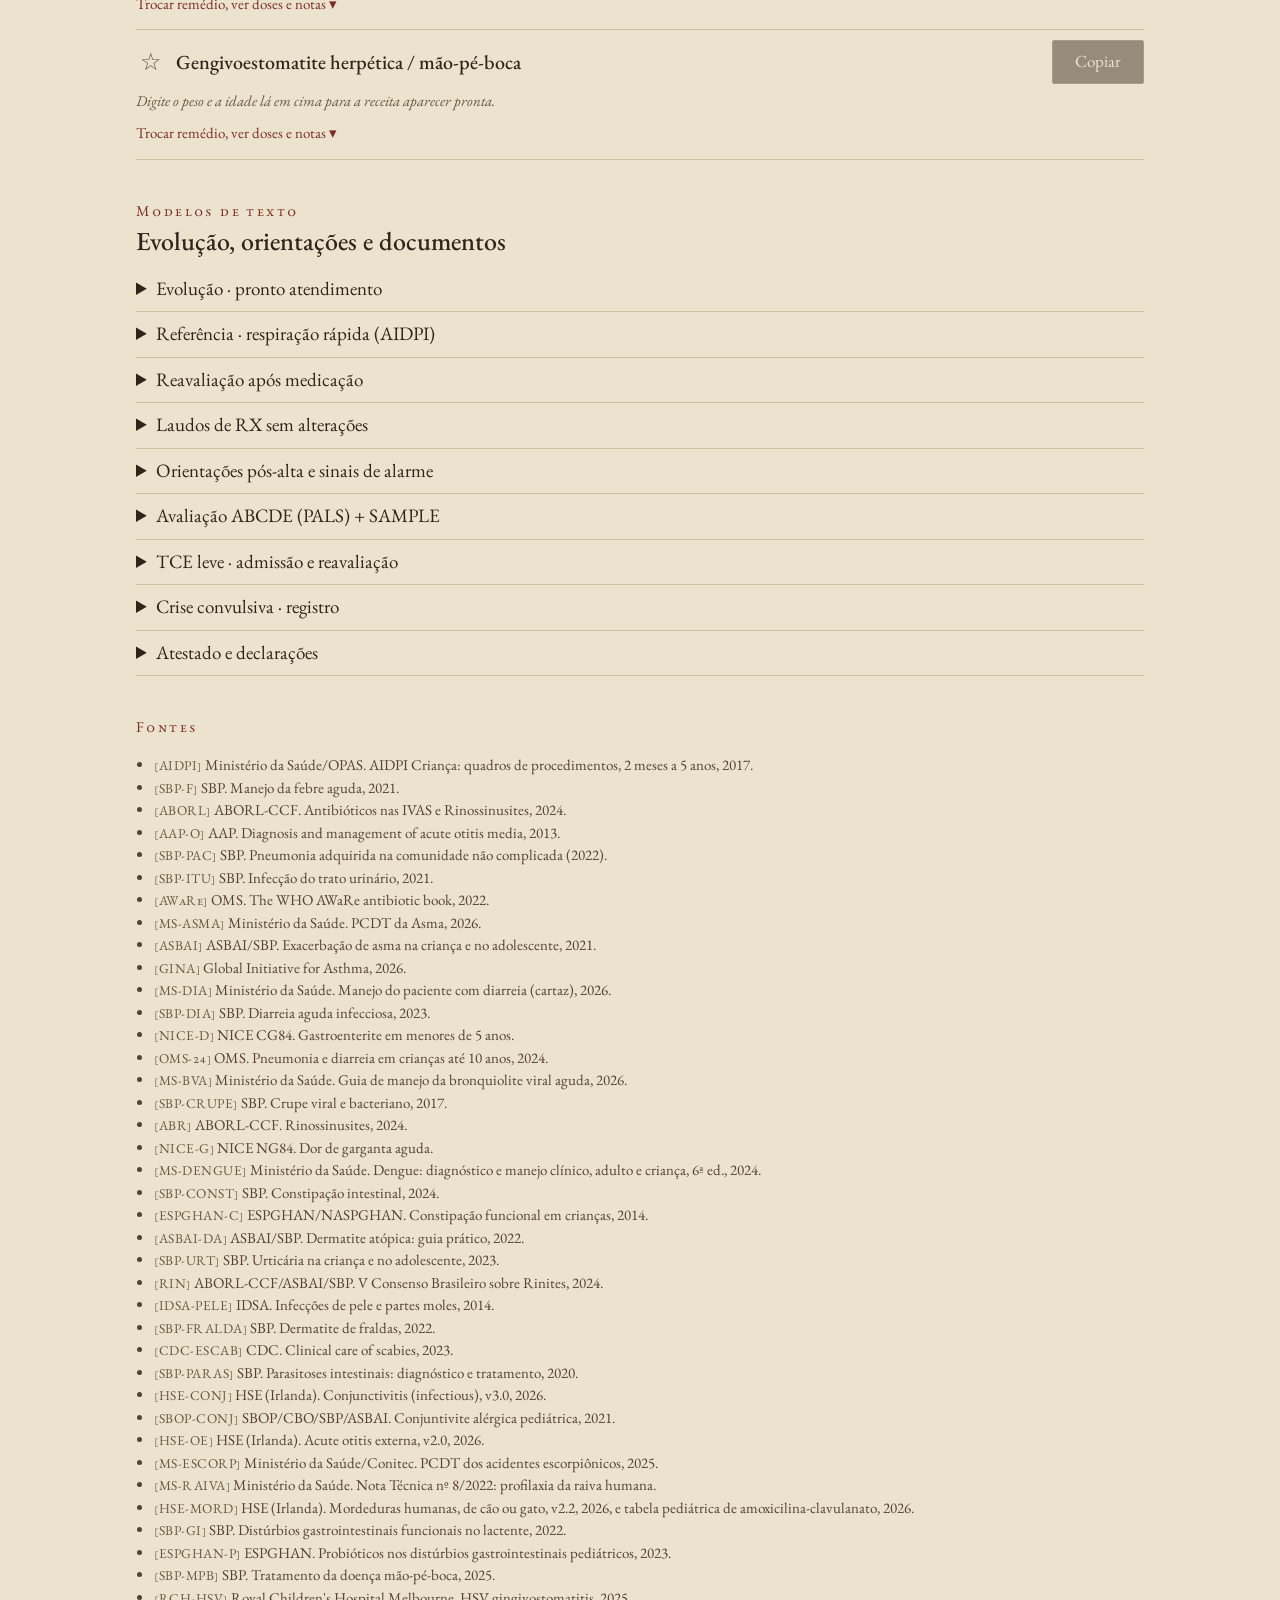
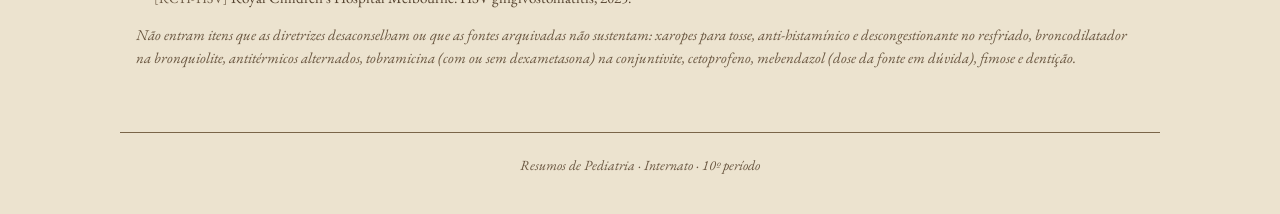
==== commit 98e515af: "Prescrições fase 2: 15 situações novas com fontes arquivadas Dengue, escorpião, mordedura, urticária" ====
--- a/prescricoes.html
+++ b/prescricoes.html
@@ -53,16 +53,17 @@
   <section class="secao-presc">
     <span class="rotulo">Fontes</span>
     <ul class="fontes-presc" id="fontes"></ul>
-    <p class="obs-presc">Ficaram de fora, por enquanto, as situações sem fonte arquivada para conferir as doses (dengue, constipação, dermatites,
-      verminoses, escabiose, conjuntivite, escorpionismo e outras). Também não entram itens que as diretrizes desaconselham, como xaropes para tosse,
-      anti-histamínico e descongestionante no resfriado, broncodilatador na bronquiolite e antitérmicos alternados.</p>
+    <p class="obs-presc">Não entram itens que as diretrizes desaconselham ou que as fontes arquivadas não sustentam: xaropes para tosse,
+      anti-histamínico e descongestionante no resfriado, broncodilatador na bronquiolite, antitérmicos alternados, tobramicina (com ou sem
+      dexametasona) na conjuntivite, cetoprofeno, mebendazol (dose da fonte em dúvida), fimose e dentição.</p>
   </section>
 </main>
 
 <footer class="rodape">
   <p>Resumos de Pediatria · Internato · 10º período</p>
 </footer>
-<script src="assets/prescricoes-dados.js?v=20261020q"></script>
-<script src="assets/prescricoes.js?v=20261020q"></script>
+<script src="assets/prescricoes-dados.js?v=20261020r"></script>
+<script src="assets/prescricoes-dados-2.js?v=20261020r"></script>
+<script src="assets/prescricoes.js?v=20261020r"></script>
 </body>
 </html>
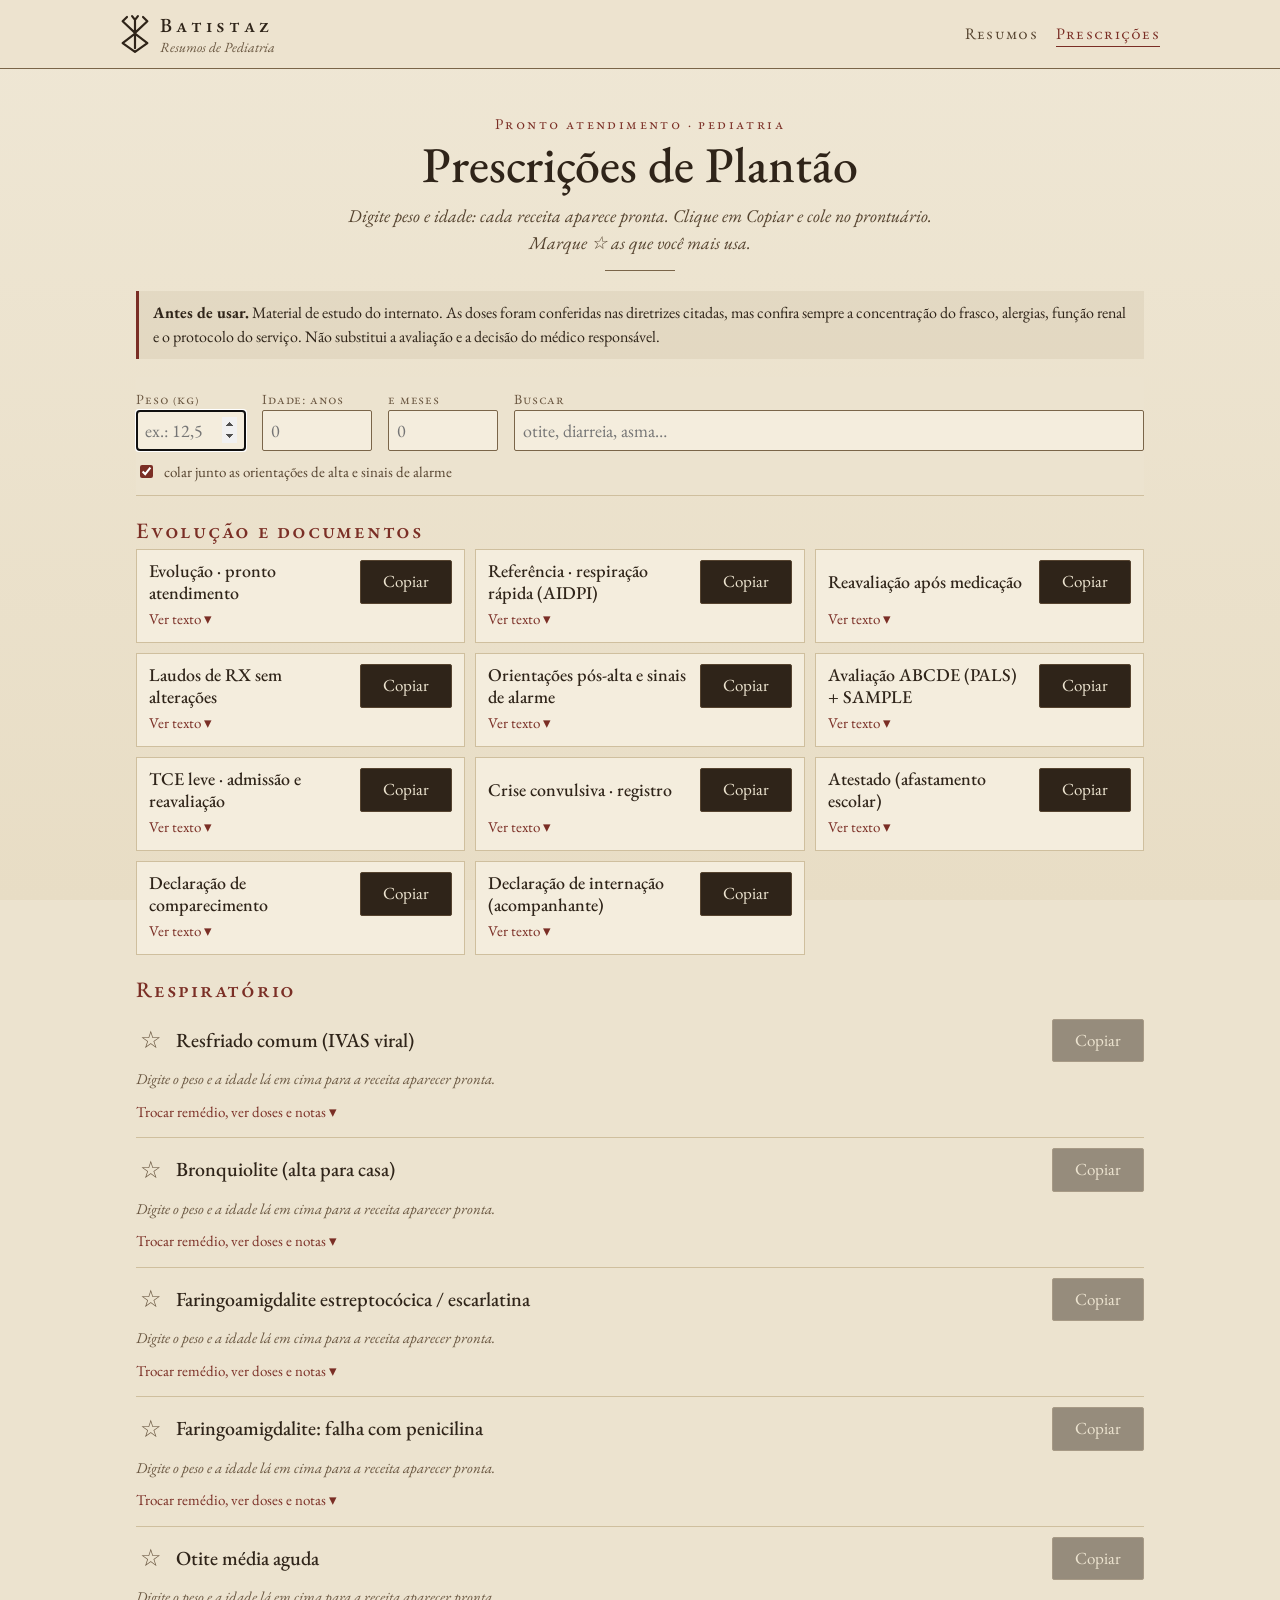
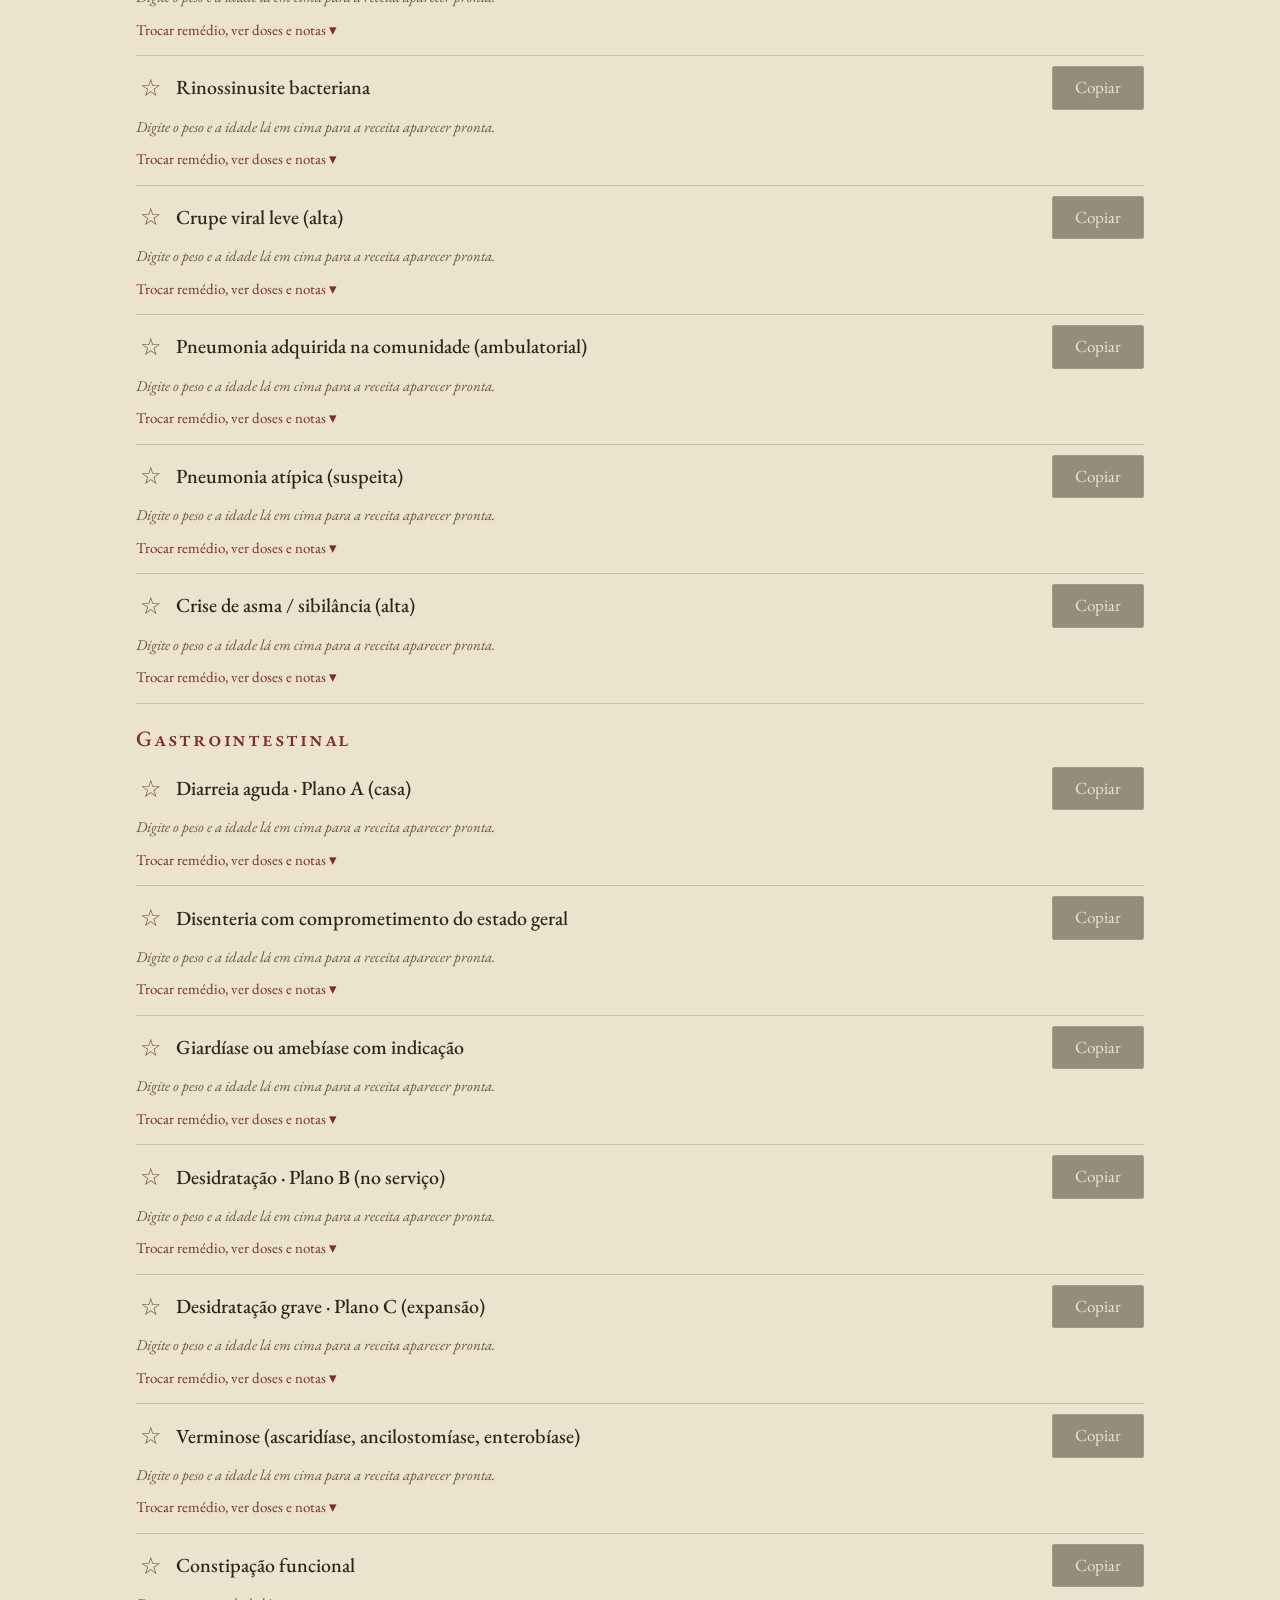
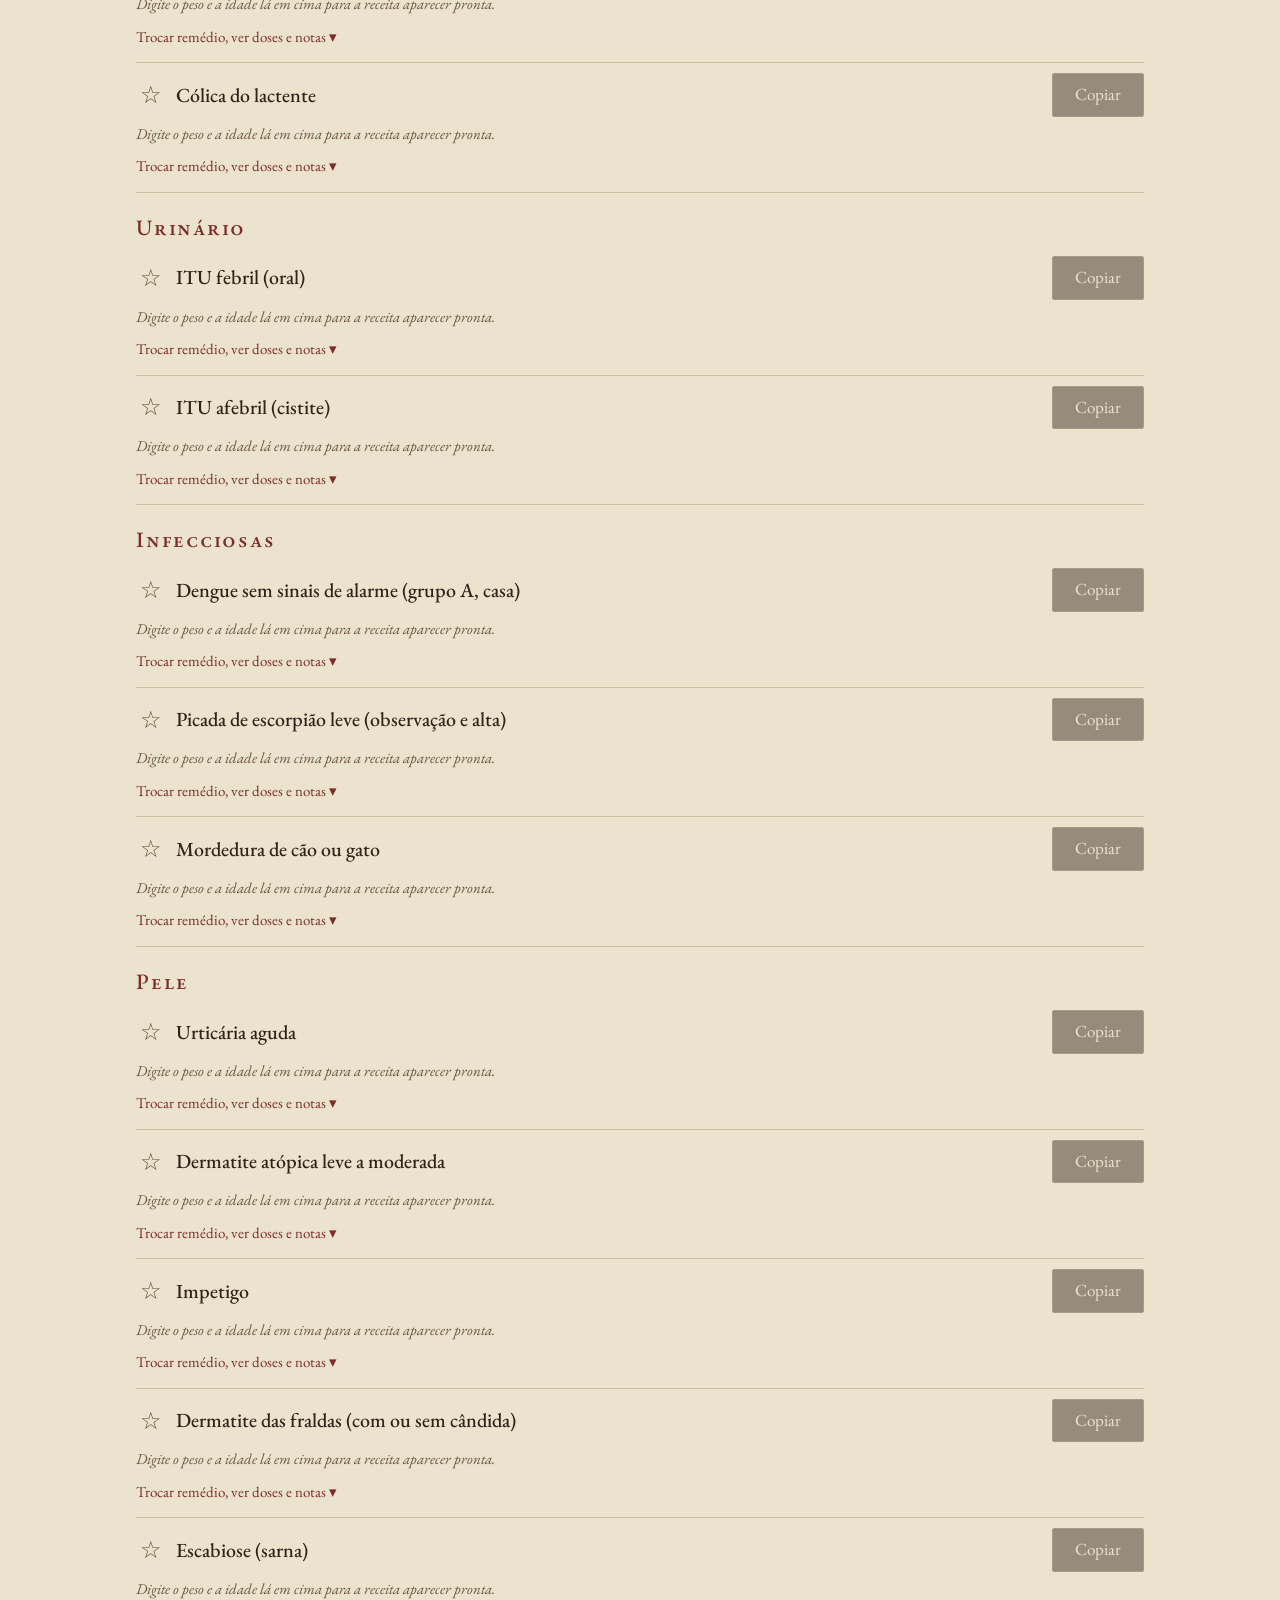
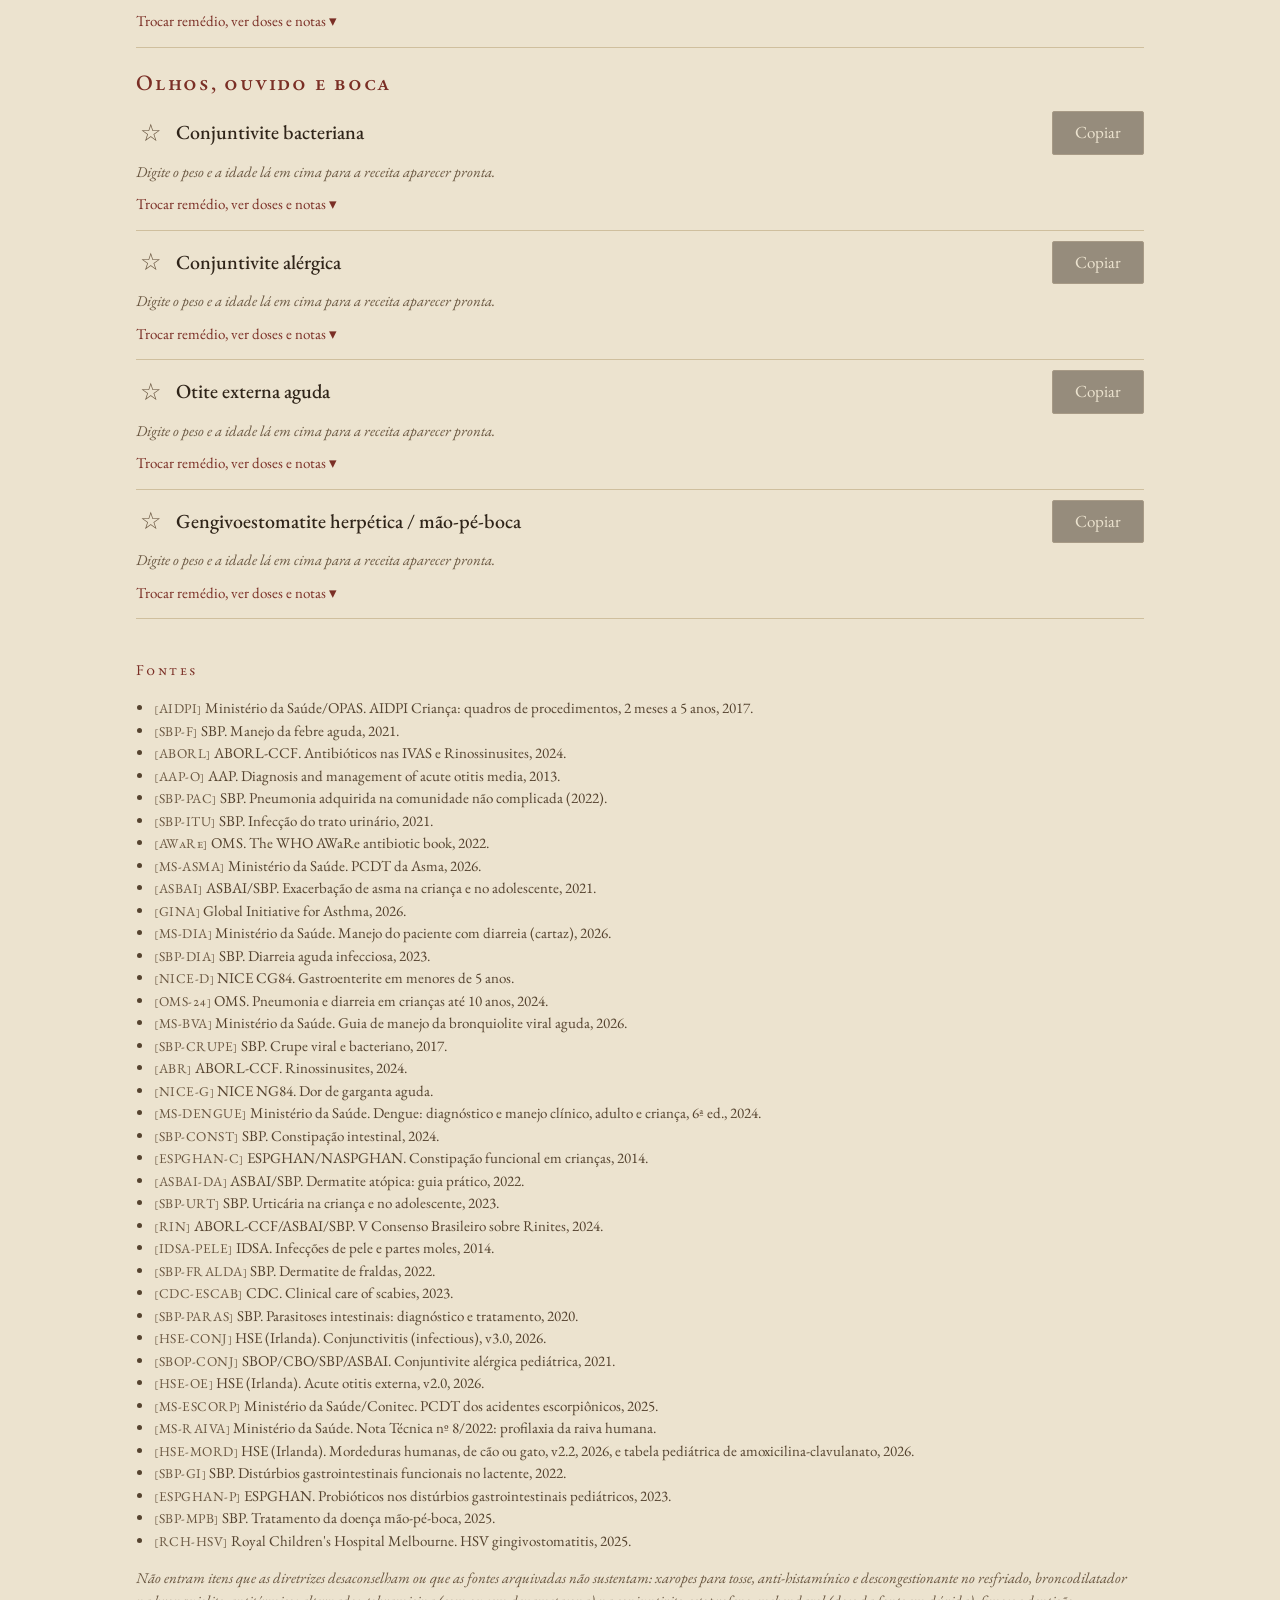
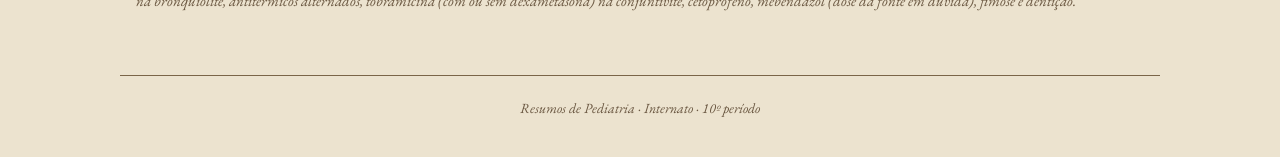
==== commit 578b771f: "Prescrições: modelos de texto no topo, em cartões com Copiar à vista Evolução, orientações, laudos, " ====
--- a/prescricoes.html
+++ b/prescricoes.html
@@ -10,7 +10,7 @@
 <link rel="icon" href="data:image/svg+xml,%3Csvg xmlns='http://www.w3.org/2000/svg' viewBox='-20 -47 40 55'%3E%3Cpath d='M0 0V-39M0 -39L-4 -44M0 -39L4 -44M0 -21L-17 -37L-11 -43M0 -21L17 -37L11 -43M0 -20L-17 -7L0 5L17 -7Z' fill='none' stroke='%233A2E22' stroke-width='3.4' stroke-linecap='round' stroke-linejoin='round'/%3E%3C/svg%3E">
 <link rel="preconnect" href="https://fonts.googleapis.com">
 <link href="https://fonts.googleapis.com/css2?family=EB+Garamond:ital,wght@0,400;0,500;0,600;1,400;1,500&display=swap" rel="stylesheet">
-<link rel="stylesheet" href="assets/estilo.css?v=20261020q">
+<link rel="stylesheet" href="assets/estilo.css?v=20261020s">
 </head>
 <body>
 <header class="topo">
@@ -42,13 +42,12 @@
     <label class="check-orient"><input id="orient" type="checkbox" checked> colar junto as orientações de alta e sinais de alarme</label>
   </section>
 
+  <section class="modelos-topo">
+    <h2 class="grupo">Evolução e documentos</h2>
+    <div id="modelos" class="grade-modelos"></div>
+  </section>
+
   <div id="lista"><noscript><p class="carregando">Ative o JavaScript para usar a calculadora.</p></noscript></div>
-
-  <section class="secao-presc">
-    <span class="rotulo">Modelos de texto</span>
-    <h2>Evolução, orientações e documentos</h2>
-    <div id="modelos"></div>
-  </section>
 
   <section class="secao-presc">
     <span class="rotulo">Fontes</span>
@@ -62,8 +61,8 @@
 <footer class="rodape">
   <p>Resumos de Pediatria · Internato · 10º período</p>
 </footer>
-<script src="assets/prescricoes-dados.js?v=20261020r"></script>
-<script src="assets/prescricoes-dados-2.js?v=20261020r"></script>
-<script src="assets/prescricoes.js?v=20261020r"></script>
+<script src="assets/prescricoes-dados.js?v=20261020s"></script>
+<script src="assets/prescricoes-dados-2.js?v=20261020s"></script>
+<script src="assets/prescricoes.js?v=20261020s"></script>
 </body>
 </html>
--- a/assets/estilo.css
+++ b/assets/estilo.css
@@ -146,3 +146,11 @@
   .botao.copiar { padding: 10px 16px; }
   .pronta { font-size: 12.5px; }
 }
+
+/* Modelos de texto no topo: grade de cartões com Copiar sempre à vista */
+.modelos-topo { margin: 4px 0 8px; }
+.grade-modelos { display: grid; grid-template-columns: repeat(auto-fill, minmax(300px, 1fr)); gap: 10px; }
+.modelo-card { border: 1px solid var(--linha); background: var(--cartao); padding: 10px 12px; }
+.modelo-card.aberto { grid-column: 1 / -1; }
+.modelo-cab { display: flex; align-items: center; gap: 10px; }
+.modelo-cab h3 { flex: 1; font-size: 18px; line-height: 1.2; }
